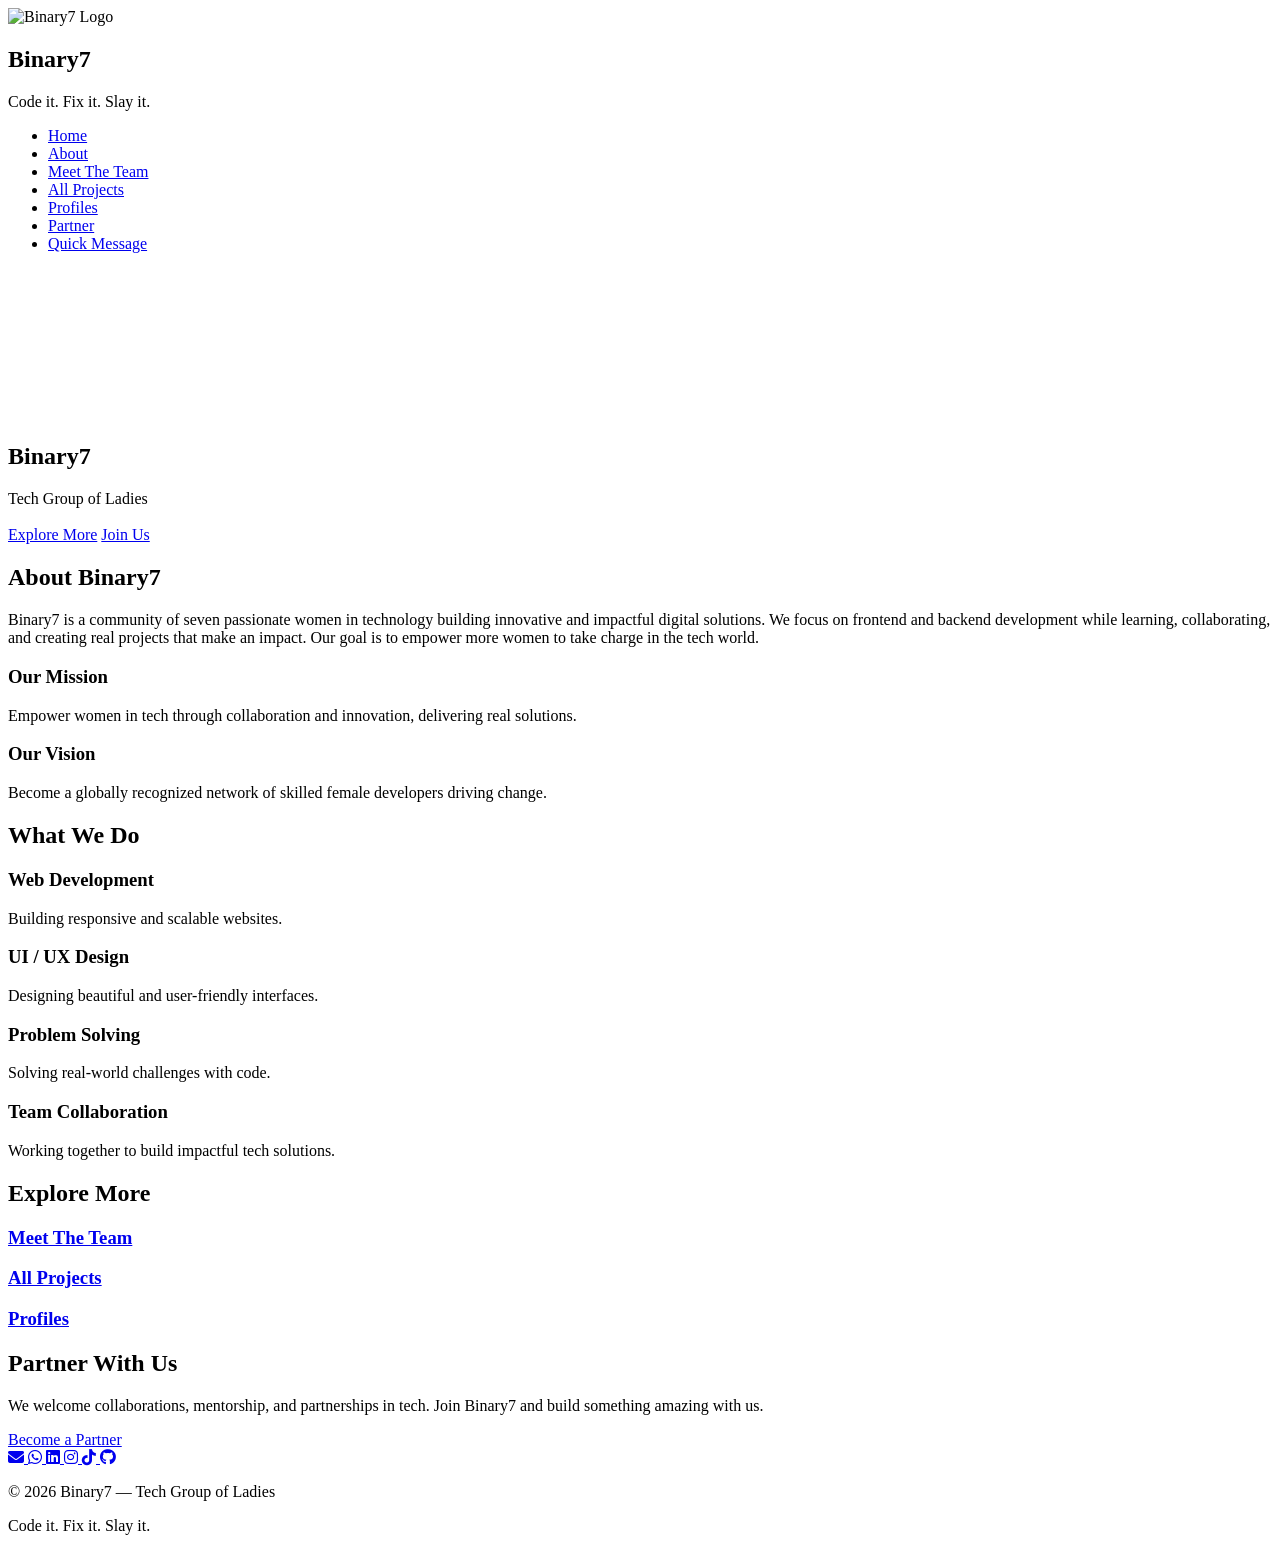
==== index.html @ a7d3fce8 "Add files via upload" ====
<!DOCTYPE html>
<html lang="en">

<head>
<meta charset="UTF-8">
<meta name="viewport" content="width=device-width, initial-scale=1.0">

<title>Binary7 | Code it. Fix it. Slay it.</title>

<link rel="stylesheet" href="index.css">

<!-- Google Font -->
<link href="https://fonts.googleapis.com/css2?family=Poppins:wght@300;400;500;600;700&display=swap" rel="stylesheet">

<!-- Font Awesome -->
<link rel="stylesheet"
href="https://cdnjs.cloudflare.com/ajax/libs/font-awesome/6.4.0/css/all.min.css">
<link rel="icon" type="img/jpeg" href="images/logo.jpg">
</head>


<body>


<!-- NAVBAR -->
<header>

<nav class="navbar">

<div class="logo">

<img src="images/logo.jpg" alt="Binary7 Logo">

<div class="logo-text">
<h2>Binary7</h2>
<p class="motto-small">Code it. Fix it. Slay it.</p>
</div>

</div>


<ul class="nav-links">

<li><a href="#home">Home</a></li>

<li><a href="#about">About</a></li>

<li><a href="team.html">Meet The Team</a></li>

<li><a href="project.html">All Projects</a></li>

<li><a href="profiles.html">Profiles</a></li>

<li><a href="#partner">Partner</a></li>

<li><a href="contact.html">Quick Message</a></li>

</ul>


<div class="hamburger" id="hamburger">

<span></span>
<span></span>
<span></span>

</div>

</nav>

</header>



<!-- HERO -->
<section class="hero" id="home">

<!-- animated network background -->
<canvas id="network-bg"></canvas>

<!-- floating shapes -->
<div class="floating-shapes"></div>


<h1 class="hero-title">Binary7</h1>

<p class="tagline">Tech Group of Ladies</p>

<h3 class="motto">
<span id="motto"></span>
</h3>


<div class="hero-buttons">

<a href="#about" class="btn">Explore More</a>

<a href="contact.html" class="btn btn-secondary">Join Us</a>

</div>

</section>



<!-- ABOUT -->
<section class="section" id="about">

<h2>About Binary7</h2>

<p>
Binary7 is a community of seven passionate women in technology building
innovative and impactful digital solutions. We focus on frontend and backend
development while learning, collaborating, and creating real projects that
make an impact. Our goal is to empower more women to take charge in the tech world.
</p>


<div class="mission-vision">

<div class="box">

<h3>Our Mission</h3>

<p>
Empower women in tech through collaboration and innovation,
delivering real solutions.
</p>

</div>


<div class="box">

<h3>Our Vision</h3>

<p>
Become a globally recognized network of skilled female
developers driving change.
</p>

</div>

</div>

</section>



<!-- WHAT WE DO -->

<section class="section dark" id="what-we-do">
  <h2>What We Do</h2>
  <div class="cards">
    <div class="card">
      <h3>Web Development</h3>
      <p>Building responsive and scalable websites.</p>
    </div>

    <div class="card">
      <h3>UI / UX Design</h3>
      <p>Designing beautiful and user-friendly interfaces.</p>
    </div>

    <div class="card">
      <h3>Problem Solving</h3>
      <p>Solving real-world challenges with code.</p>
    </div>

    <div class="card team-collab">
      <h3>Team Collaboration</h3>
      <p>Working together to build impactful tech solutions.</p>
    </div>
  </div>
</section>




<!-- EXPLORE MORE -->
<section class="section" id="explore-more">

<h2>Explore More</h2>

<div class="cards">

<a href="team.html" class="card">
<h3>Meet The Team</h3>
</a>


<a href="project.html" class="card">
<h3>All Projects</h3>
</a>


<a href="profiles.html" class="card">
<h3>Profiles</h3>
</a>

</div>

</section>



<!-- PARTNER  -->
<section class="section dark" id="partner">

<h2>Partner With Us</h2>

<p>
We welcome collaborations, mentorship, and partnerships in tech.
Join Binary7 and build something amazing with us.
</p>


<div class="partner-btn">

<a href="contact.html" class="btn btn-secondary">
Become a Partner
</a>

</div>

</section>




<!-- FOOTER  -->



<div class="footer-social">

<a href="mailto:binary7coders@gmail.com">
<i class="fa-solid fa-envelope"></i>
</a>

<a href="https://wa.me/qr/BYS5XMZLQRIJO1" target="_blank">
<i class="fa-brands fa-whatsapp"></i>
</a>

<a href="https://www.linkedin.com/posts/binary8_binary8-womenintech-innovation-activity-7432585303149797377-0gck" target="_blank">
<i class="fa-brands fa-linkedin"></i>
</a>

<a href="https://www.instagram.com/binar7308" target="_blank">
<i class="fa-brands fa-instagram"></i>
</a>

<a href="https://www.tiktok.com/@binary7536" target="_blank">
<i class="fa-brands fa-tiktok"></i>
</a>

<a href="https://github.com/binary7" target="_blank">
<i class="fa-brands fa-github"></i>
</a>

</div>


<p class="copyright">
©️ 2026 Binary7 — Tech Group of Ladies
</p>

<p class="footer-motto">
Code it. Fix it. Slay it.
</p>

</footer>



<script src="index.js"></script>

</body>
</html>
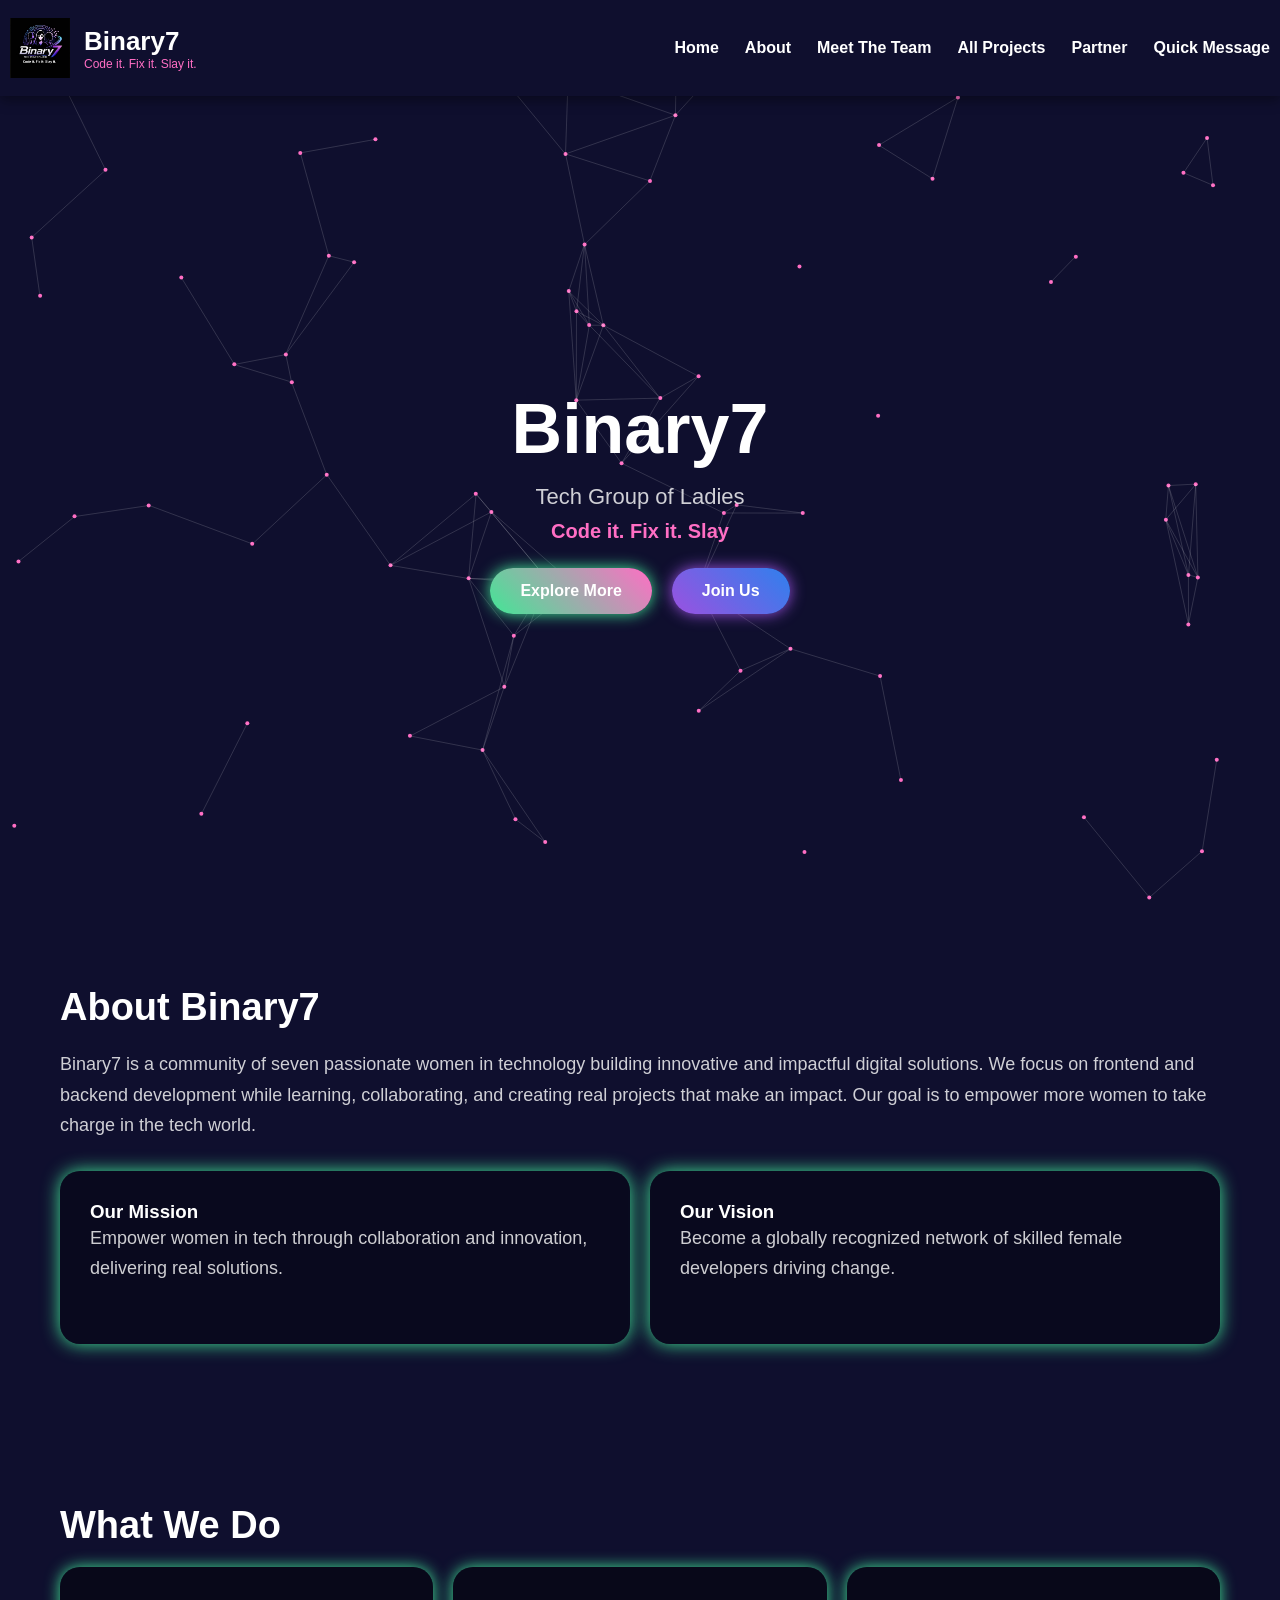
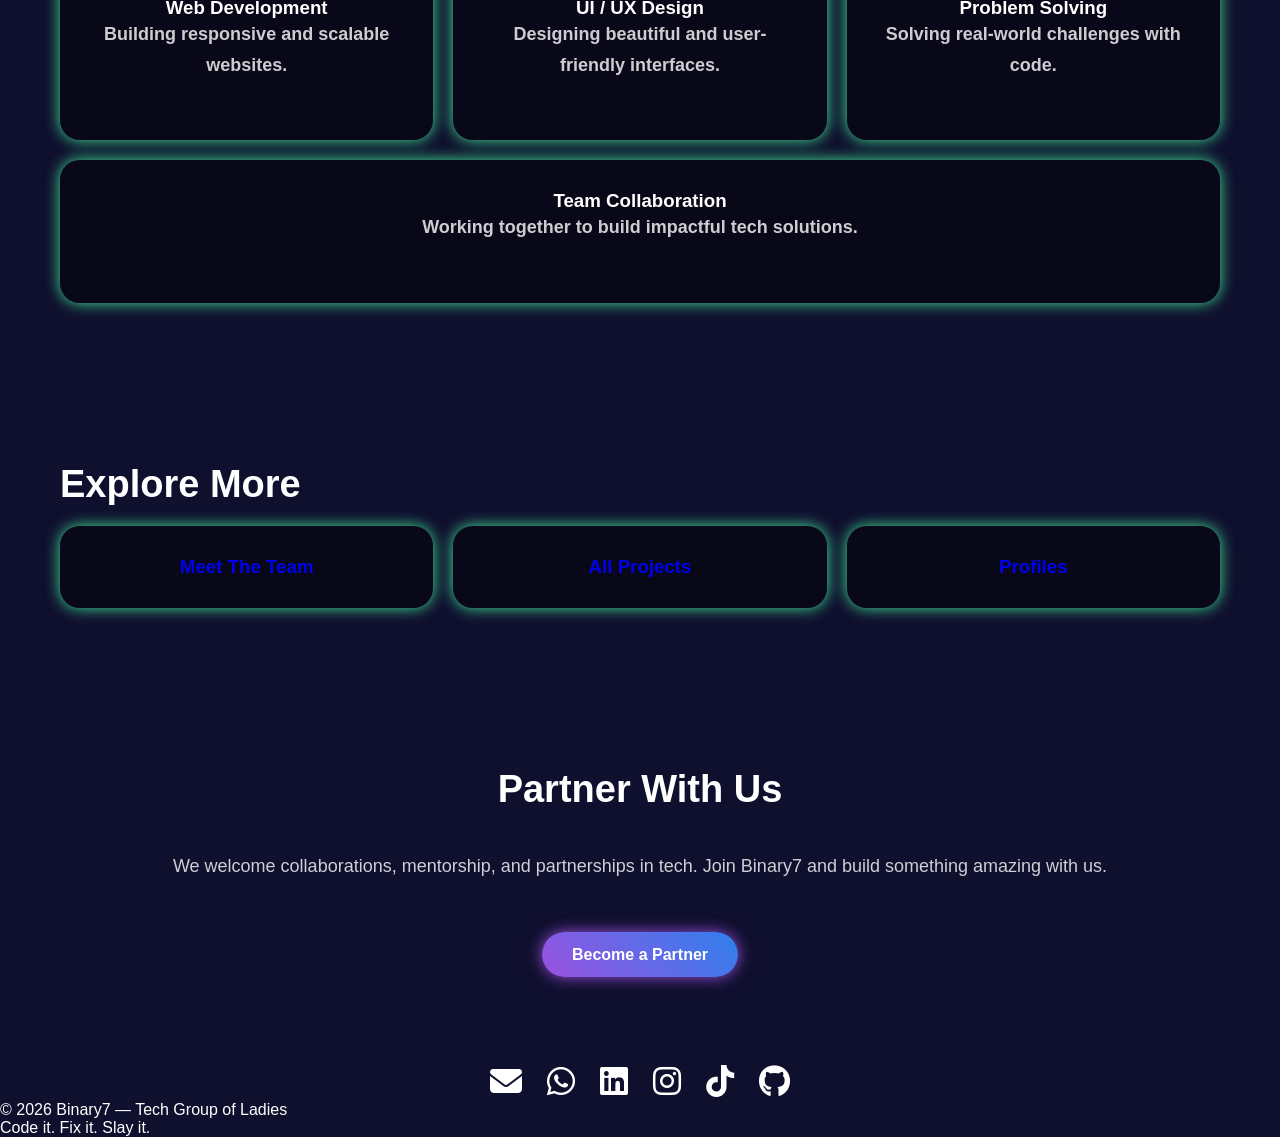
==== commit 682838c0: "Fix HTML formatting and structure" ====
--- a/index.html
+++ b/index.html
@@ -48,8 +48,6 @@
 <li><a href="team.html">Meet The Team</a></li>
 
 <li><a href="project.html">All Projects</a></li>
-
-<li><a href="profiles.html">Profiles</a></li>
 
 <li><a href="#partner">Partner</a></li>
 
@@ -276,4 +274,4 @@
 <script src="index.js"></script>
 
 </body>
-</html>+</html>
--- a/index.css
+++ b/index.css
@@ -0,0 +1,470 @@
+/* ROOT VARIABLES */
+:root {
+  --black-bg: #0f0f2e;
+  --neon-pink: #ff6ec4;
+  --neon-blue: #2f80ed;
+  --neon-purple: #9b51e0;
+  --white-trans: rgba(255,255,255,0.8);
+}
+
+/* GLOBAL */
+*{
+  margin: 0;
+  padding: 0;
+  box-sizing: border-box;
+  font-family: 'Poppins', sans-serif;
+  scroll-behavior: smooth;
+}
+
+body {
+  background: var(--black-bg);
+  color: white;
+  overflow-x: hidden;
+  min-height: 100%;
+}
+
+html {
+  height: 100%;
+  overflow-x: hidden;
+}
+
+/* NETWORK BACKGROUND */
+#network-bg {
+  position: fixed;
+  top: 0;
+  left: 0;
+  width: 100%;
+  height: 100%;
+  z-index: -2;
+  pointer-events: none;
+}
+
+.floating-shapes {
+  position: fixed;
+  top: 0;
+  left: 0;
+  width: 100%;
+  height: 100%;
+  pointer-events: none;
+  z-index: -1;
+}
+
+/* NAVBAR */
+header {
+  position: sticky;
+  top: 0;
+  z-index: 10000;
+}
+
+.navbar {
+  display: flex;
+  align-items: center;
+  justify-content: space-between;
+  padding: 18px 10px;
+  background: var(--black-bg);
+  box-shadow: 0 4px 12px rgba(0,0,0,0.4);
+}
+
+/* LOGO */
+.logo {
+  display: flex;
+  align-items: center;
+  gap: 14px;
+}
+
+.logo img {
+  width: 60px;
+  height: 60px;
+}
+
+.logo-text h2 {
+  font-size: 26px;
+  font-weight: 700;
+}
+
+.logo-text .motto-small {
+  font-size: 12px;
+  color: var(--neon-pink);
+}
+
+/* NAV LINKS */
+.nav-links {
+  display: flex;
+  gap: 26px;
+  list-style: none;
+}
+
+.nav-links a {
+  color: white;
+  text-decoration: none;
+  font-weight: 600;
+  transition: 0.3s;
+  position: relative;
+  z-index: 1;
+}
+
+.nav-links a:hover {
+  color: var(--neon-pink);
+  text-shadow: 0 0 8px var(--neon-pink);
+}
+
+/* HAMBURGER */
+.hamburger {
+  display: none;
+  flex-direction: column;
+  gap: 5px;
+  cursor: pointer;
+  z-index: 10001;
+}
+
+.hamburger span {
+  width: 25px;
+  height: 3px;
+  background: white;
+  transition: 0.3s;
+}
+
+/* Hamburger X animation */
+.hamburger.active span:nth-child(1) {
+  transform: rotate(45deg) translate(5px, 5px);
+}
+
+.hamburger.active span:nth-child(2) {
+  opacity: 0;
+}
+
+.hamburger.active span:nth-child(3) {
+  transform: rotate(-45deg) translate(5px, -5px);
+}
+
+/* HERO */
+.hero {
+  min-height: 90vh;
+  display: flex;
+  flex-direction: column;
+  justify-content: center;
+  align-items: center;
+  text-align: center;
+  position: relative;
+  padding: 40px;
+  overflow: hidden;
+  z-index: 1;
+}
+
+.hero h1.hero-title {
+  font-size: 70px;
+  font-weight: 800;
+  margin-bottom: 15px;
+  transition: 0.3s;
+}
+
+.hero h1.hero-title:hover {
+  color: var(--neon-pink);
+  text-shadow: 0 0 20px var(--neon-pink);
+}
+
+.tagline {
+  font-size: 22px;
+  color: var(--white-trans);
+  margin-bottom: 10px;
+}
+
+#motto {
+  color: var(--neon-pink);
+  font-weight: 600;
+  font-size: 20px;
+}
+
+/* HERO BUTTONS */
+.hero-buttons {
+  display: flex;
+  gap: 20px;
+  margin-top: 25px;
+  flex-wrap: wrap;
+  justify-content: center;
+  z-index: 1;
+}
+
+.btn {
+  padding: 14px 30px;
+  border-radius: 50px;
+  font-weight: 600;
+  text-decoration: none;
+  color: white;
+  background: linear-gradient(45deg,#42e695,#ff6ec4);
+  box-shadow: 0 0 15px #42e695;
+  transition: 0.3s;
+  position: relative;
+  z-index: 1;
+}
+
+.btn:hover {
+  transform: scale(1.05);
+  box-shadow: 0 0 25px #ff6ec4;
+}
+
+.btn-secondary {
+  background: linear-gradient(45deg,#9b51e0,#2f80ed);
+  box-shadow: 0 0 15px #9b51e0;
+}
+
+/* SECTIONS */
+.section {
+  padding: 80px 60px;
+  position: relative;
+  z-index: 1;
+}
+
+.section h2 {
+  font-size: 38px;
+  margin-bottom: 20px;
+  display: inline-block;
+  transition: 0.3s;
+}
+
+.section h2:hover {
+  color: var(--neon-pink);
+  text-shadow: 0 0 12px var(--neon-pink);
+}
+
+.section p {
+  font-size: 18px;
+  line-height: 1.7;
+  color: var(--white-trans);
+  margin-bottom: 30px;
+}
+
+/* MISSION / VISION */
+.mission-vision {
+  display: flex;
+  gap: 20px;
+  flex-wrap: wrap;
+}
+
+.box {
+  flex: 1 1 250px;
+  background: rgba(0,0,0,0.35);
+  padding: 30px;
+  border-radius: 20px;
+  box-shadow: 0 0 18px #42e695;
+  transition: 0.3s;
+}
+
+.box:hover {
+  transform: translateY(-8px);
+  box-shadow: 0 0 30px #ff6ec4;
+}
+
+/* WHAT WE DO CARDS */
+#what-we-do .cards {
+  display: flex;
+  flex-wrap: wrap;
+  gap: 20px;
+}
+
+#what-we-do .card {
+  flex: 1 1 200px;
+  background: rgba(0,0,0,0.45);
+  padding: 30px;
+  border-radius: 20px;
+  text-align: center;
+  font-weight: 600;
+  cursor: pointer;
+  box-shadow: 0 0 15px #42e695;
+  transition: 0.3s;
+  position: relative;
+  z-index: 1;
+}
+
+#what-we-do .card.team-collab {
+  flex: 1 1 100%;
+}
+
+#what-we-do .card:hover {
+  transform: translateY(-10px);
+  box-shadow: 0 0 30px #ff6ec4;
+}
+
+/* EXPLORE MORE CARDS */
+#explore-more .cards {
+  display: flex;
+  gap: 20px;
+  flex-wrap: wrap;
+}
+
+#explore-more .card {
+  flex: 1 1 30%;
+  text-decoration: none;
+  padding: 30px;
+  border-radius: 20px;
+  background: rgba(0,0,0,0.45);
+  text-align: center;
+  box-shadow: 0 0 15px #42e695;
+  transition: 0.3s;
+  position: relative;
+  z-index: 1;
+}
+
+#explore-more .card:hover {
+  transform: translateY(-10px);
+  box-shadow: 0 0 30px #ff6ec4;
+}
+
+/* PARTNER SECTION */
+#partner {
+  display: flex;
+  flex-direction: column;
+  align-items: center;
+  text-align: center;
+  gap: 20px;
+  z-index: 1;
+}
+
+#partner .partner-btn {
+  margin-top: 15px;
+}
+
+/* SOCIAL ICONS */
+.footer-social {
+  margin-top: 20px;
+  display: flex;
+  justify-content: center;
+  gap: 25px;
+}
+
+.footer-social a {
+  font-size: 32px;
+  color: white;
+  transition: 0.3s;
+}
+
+.footer-social a:hover {
+  color: var(--neon-pink);
+  transform: scale(1.2);
+  text-shadow: 0 0 15px var(--neon-pink);
+}
+
+/* FOOTER */
+footer {
+  padding: 40px 60px;
+  text-align: center;
+  display: flex;
+  flex-direction: column;
+  gap: 12px;
+  z-index: 1;
+}
+
+.footer-links {
+  display: flex;
+  gap: 22px;
+  justify-content: center;
+  flex-wrap: wrap;
+}
+
+.footer-links a {
+  color: white;
+  text-decoration: none;
+  font-weight: 600;
+}
+
+.footer-links a:hover {
+  color: var(--neon-pink);
+}
+
+/* QUICK CONTACT FORM */
+.quick-form-container {
+  height: 100vh;
+  display: flex;
+  justify-content: center;
+  align-items: center;
+  padding: 20px;
+}
+
+.quick-form {
+  background: rgba(0,0,0,0.7);
+  padding: 40px;
+  border-radius: 20px;
+  width: 90%;
+  max-width: 420px;
+  box-shadow: 0 0 25px #42e695;
+  display: flex;
+  flex-direction: column;
+  gap: 16px;
+}
+
+.quick-form h2 {
+  text-align: center;
+}
+
+.quick-subtext {
+  font-size: 14px;
+  text-align: center;
+  opacity: 0.8;
+}
+
+.quick-form input,
+.quick-form textarea {
+  padding: 14px;
+  border-radius: 10px;
+  border: 1px solid rgba(255,255,255,0.2);
+  background: rgba(0,0,0,0.5);
+  color: white;
+  outline: none;
+}
+
+.quick-form input:focus,
+.quick-form textarea:focus {
+  border-color: #ff6ec4;
+  box-shadow: 0 0 10px #ff6ec4;
+}
+
+.back-home {
+  text-align: center;
+  margin-top: 10px;
+  text-decoration: none;
+  color: white;
+}
+
+.back-home:hover {
+  color: #ff6ec4;
+}
+
+/* RESPONSIVE */
+@media(max-width:1024px) {
+  #what-we-do .card {
+    flex: 1 1 48%;
+  }
+  #what-we-do .card.team-collab {
+    flex: 1 1 100%;
+  }
+}
+
+@media(max-width:768px) {
+  .nav-links {
+    display:none;
+    flex-direction:column;
+    position:absolute;
+    top:80px;
+    right:0;
+    background:var(--black-bg);
+    width:220px;
+    padding:20px;
+  }
+  .nav-links.active {
+    display:flex;
+  }
+  .hamburger {
+    display:flex;
+  }
+  .mission-vision {
+    flex-direction: column;
+  }
+  #what-we-do .cards,
+  #explore-more .cards {
+    flex-direction: column;
+  }
+  #what-we-do .card,
+  #explore-more .card {
+    flex: 1 1 100%;
+  }
+}
